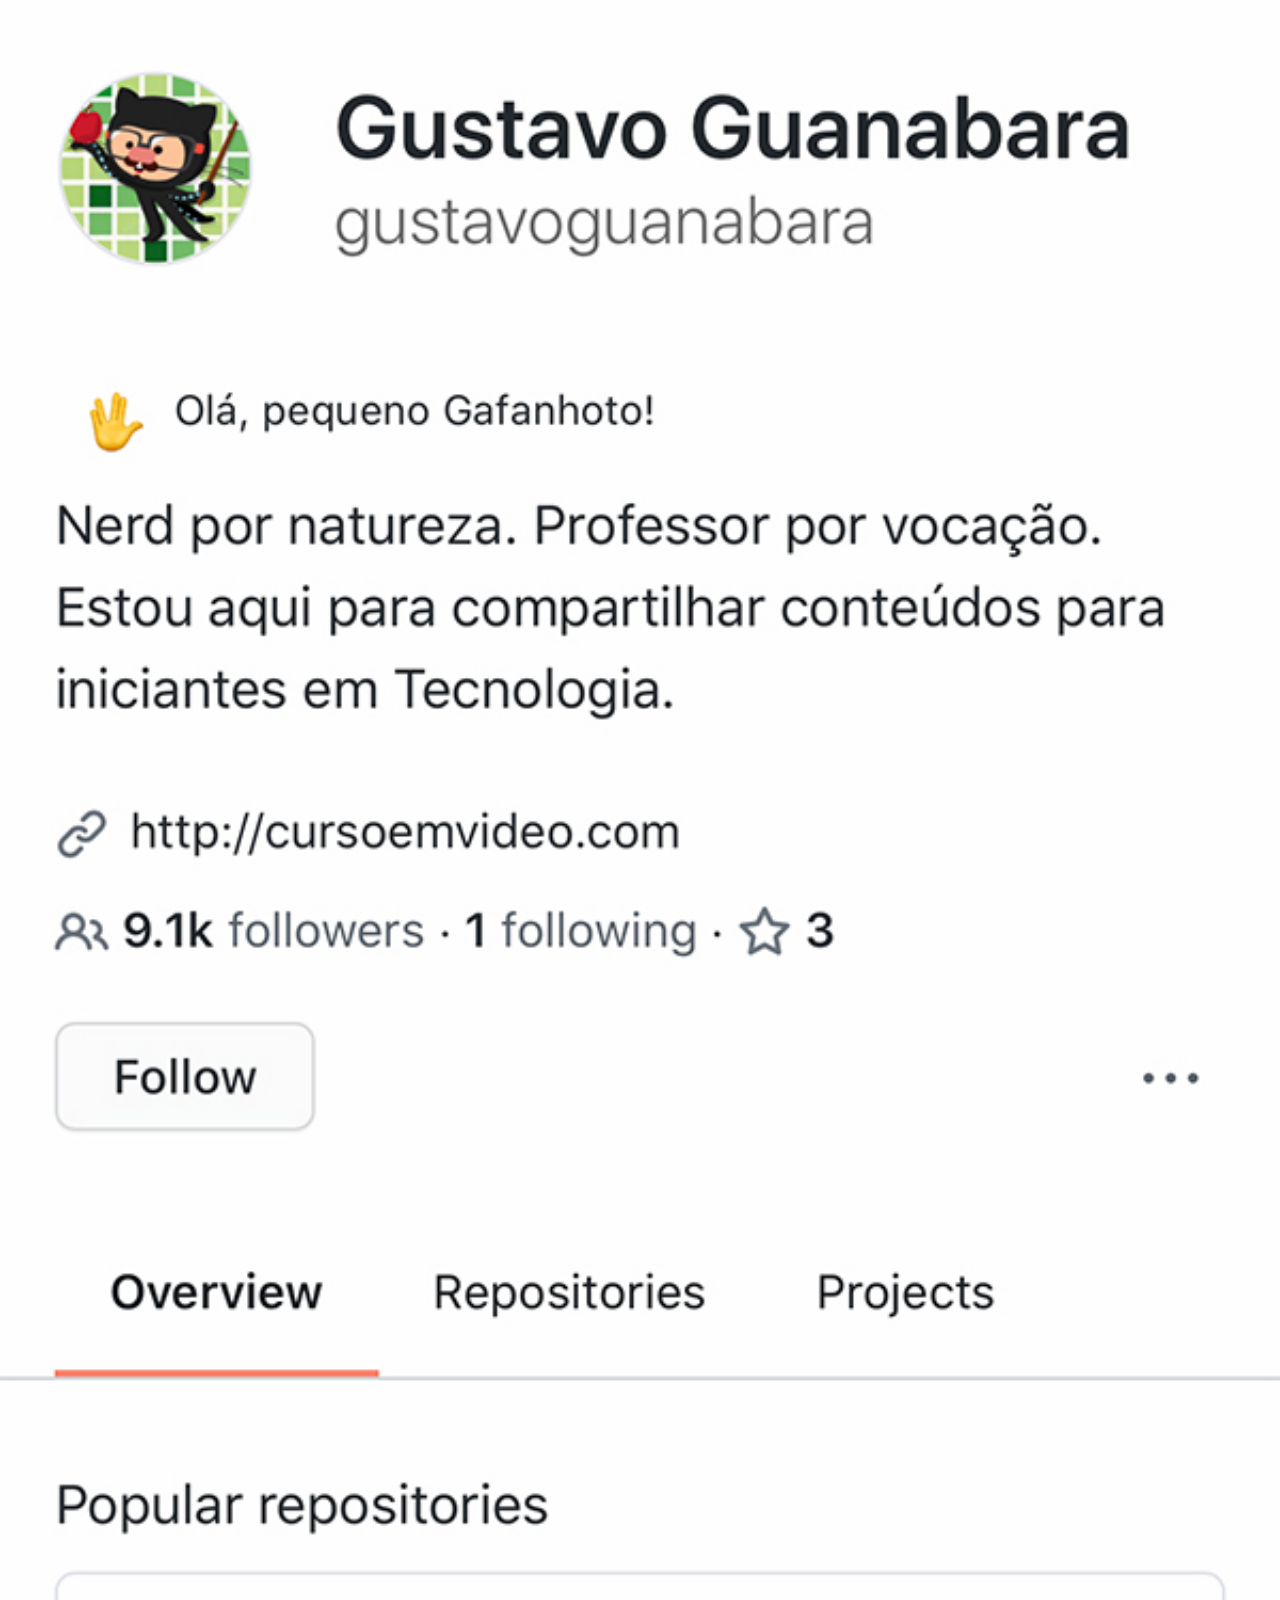
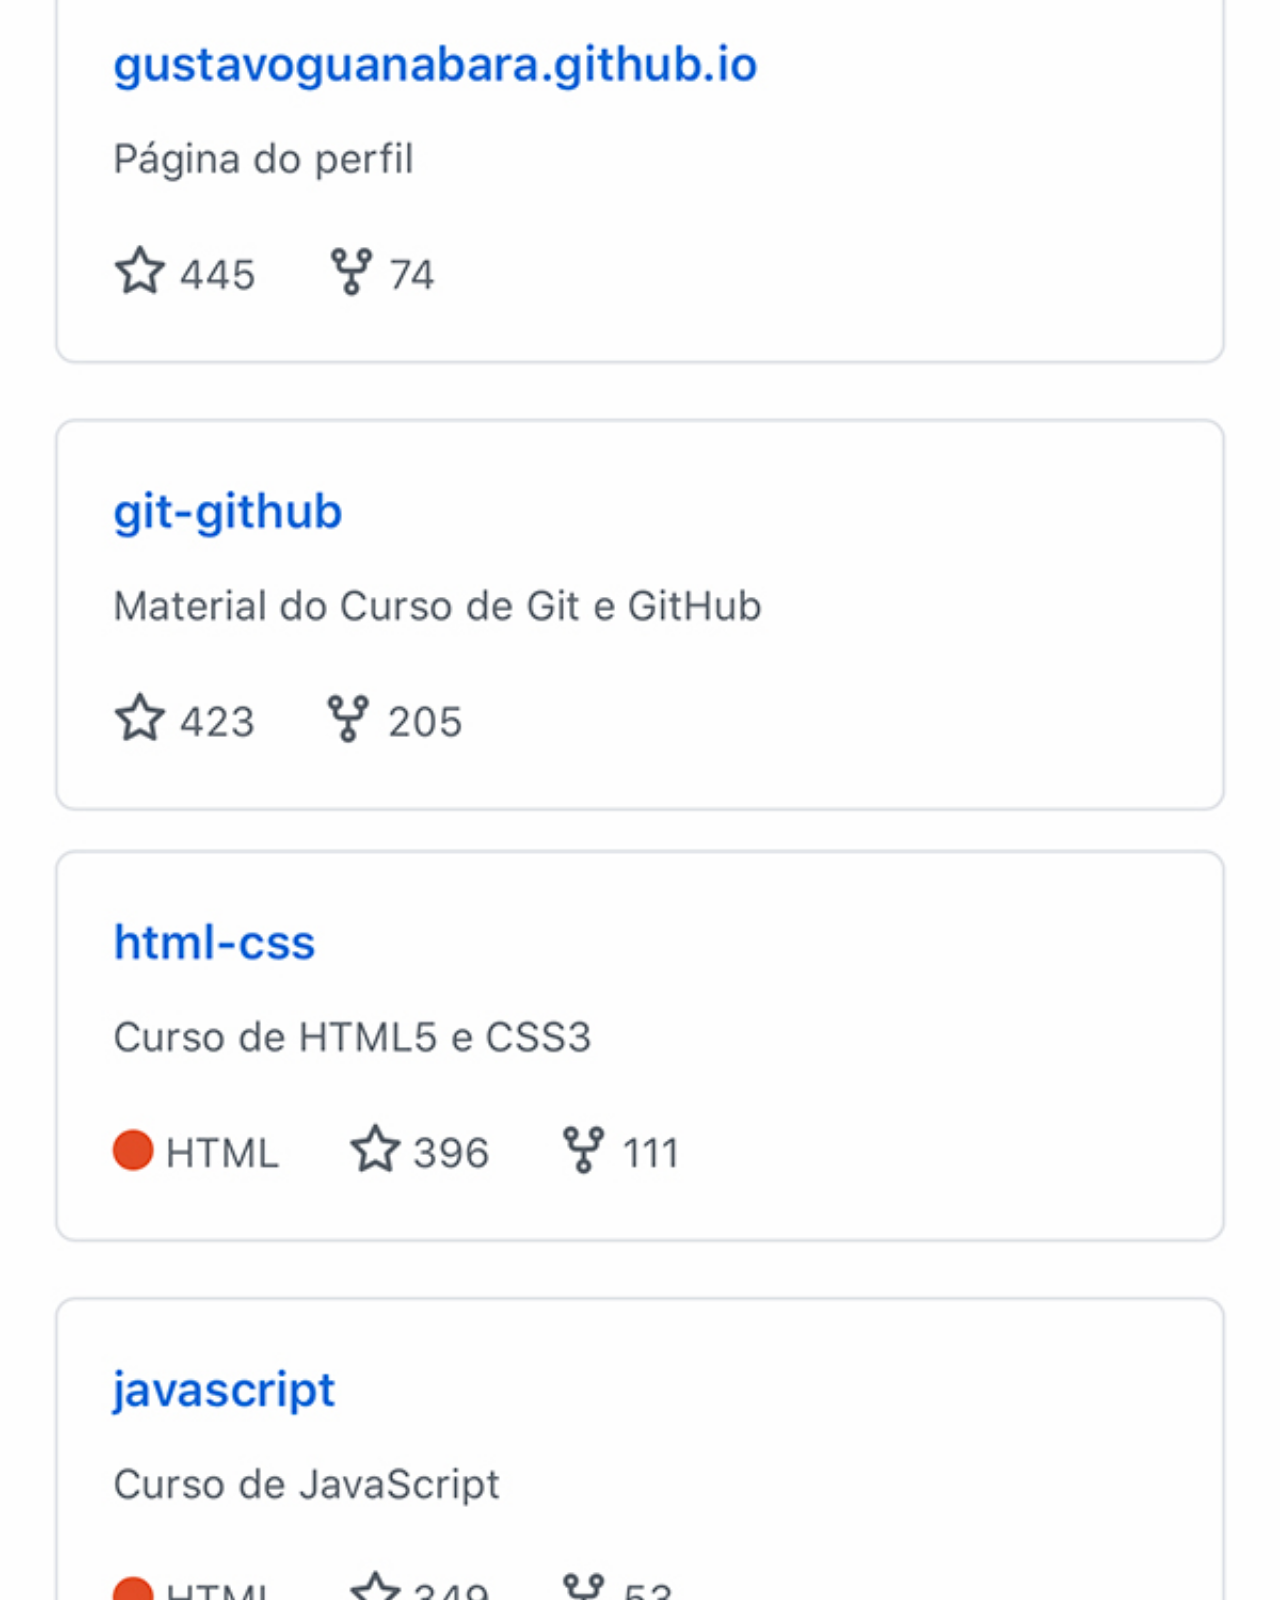
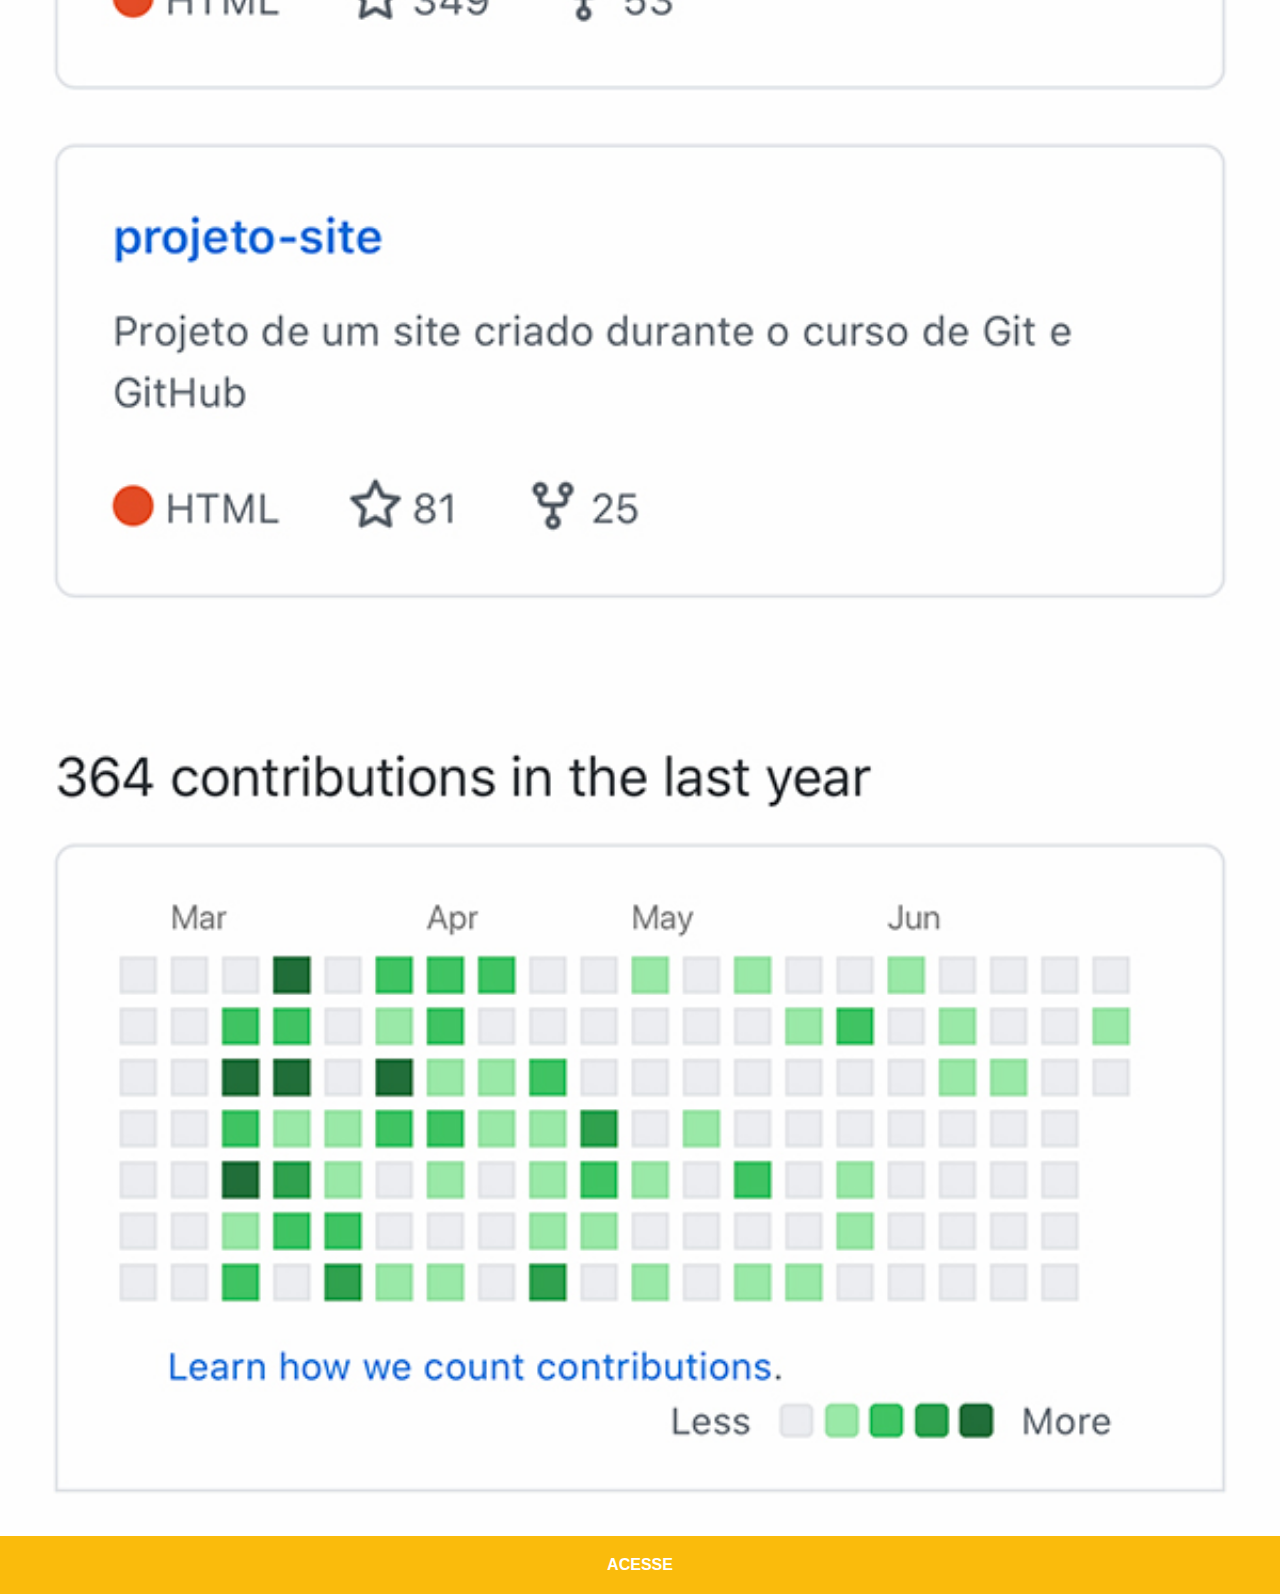
==== github.html @ 813d8016 "add imagens e funcionalidades aos botões" ====
<!DOCTYPE html>
<html lang="pt-br">
<head>
    <meta charset="UTF-8">
    <meta http-equiv="X-UA-Compatible" content="IE=edge">
    <meta name="viewport" content="width=device-width, initial-scale=1.0">
    <title>Github</title>
    <link rel="stylesheet" href="estilos/social.css">
</head>
<body>
    <img src="imagens/tela-github.jpg" alt="Instagram">
    <a href="https://github.com/willianslc" target="_blank">ACESSE</a>
</body>
</html>
---- estilos/social.css ----
@charset "UTF-8";

* {
    margin: 0px;
    padding: 0px;
    font-family: Arial, Helvetica, sans-serif;
}

::-webkit-scrollbar {
     width: 0px;
     height: 0px;
}

img {
    width: 100vw;
}

a {
    display: block;
    background-color: rgb(250, 187, 12);
    color: white;
    padding: 20px;
    text-align: center;
    font-weight: bolder;
    text-decoration: none;
}

a:hover {
    background-color: rgb(212, 163, 27);
}
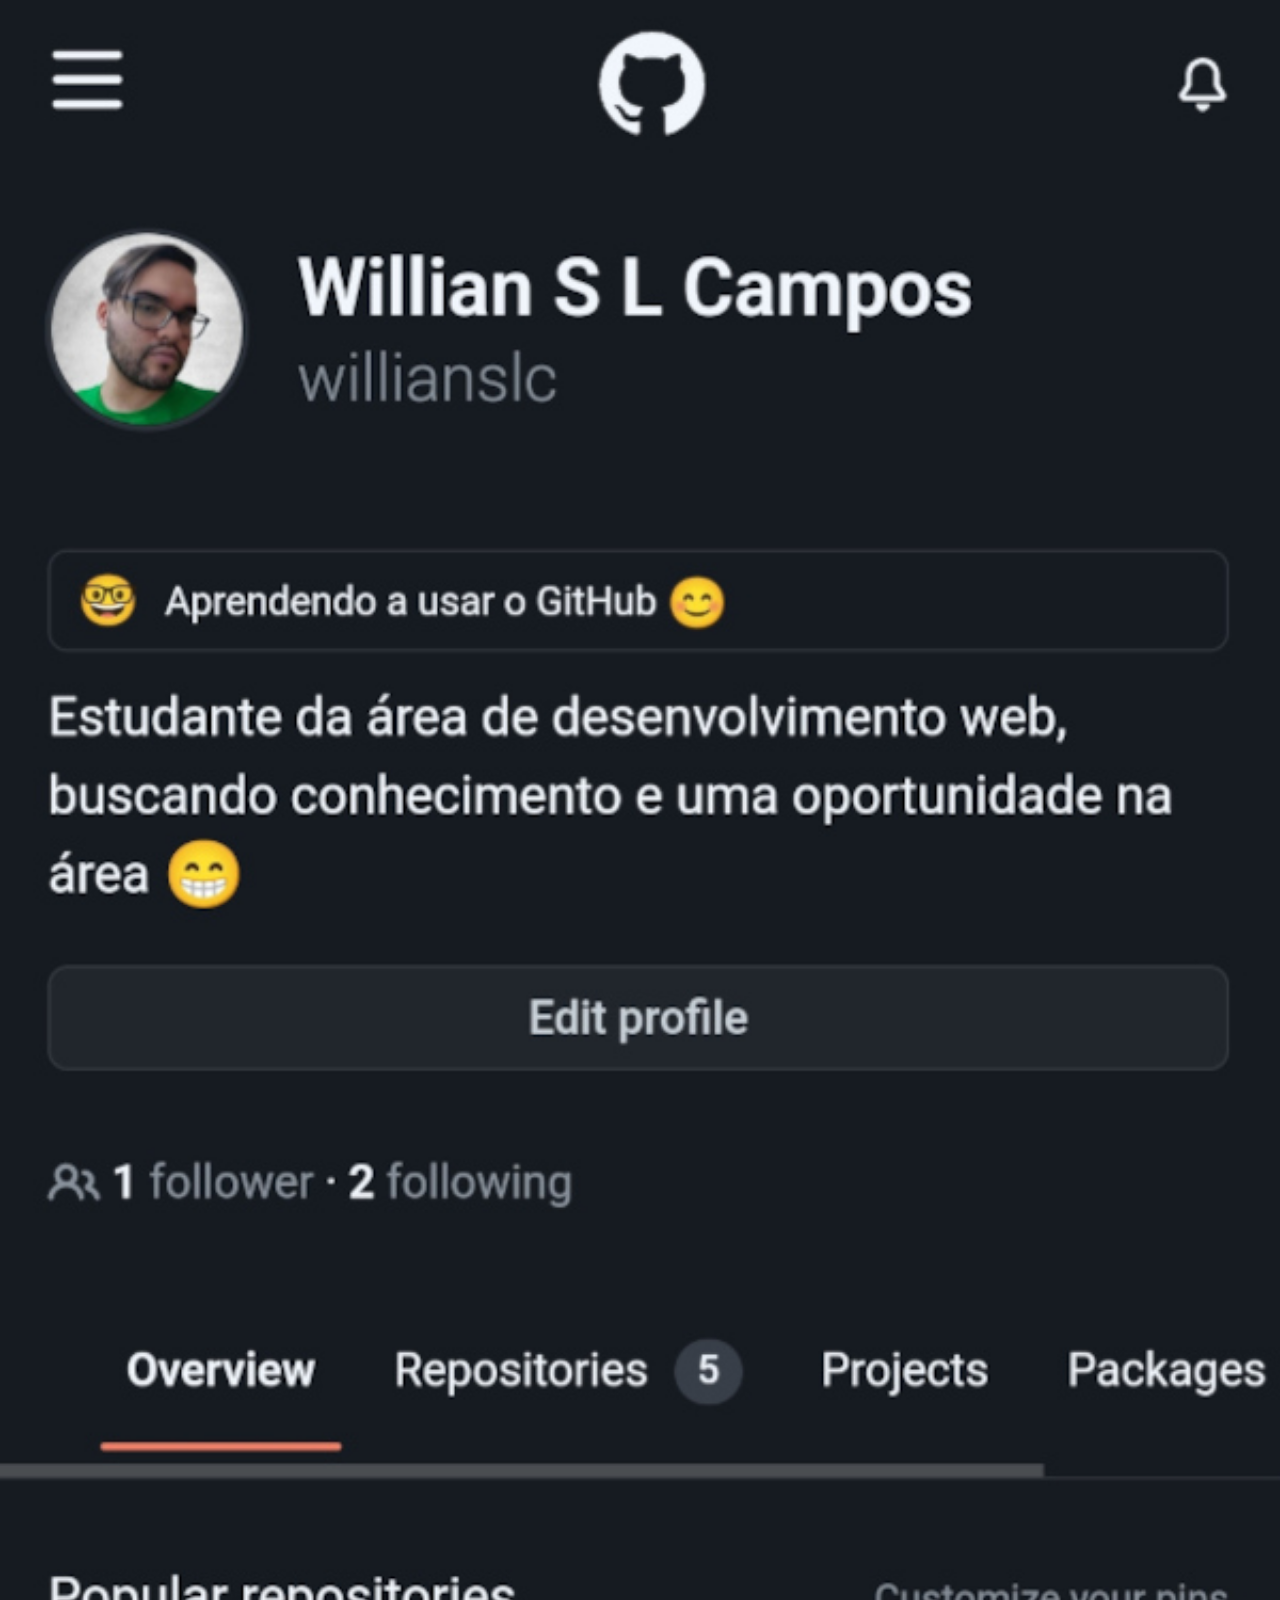
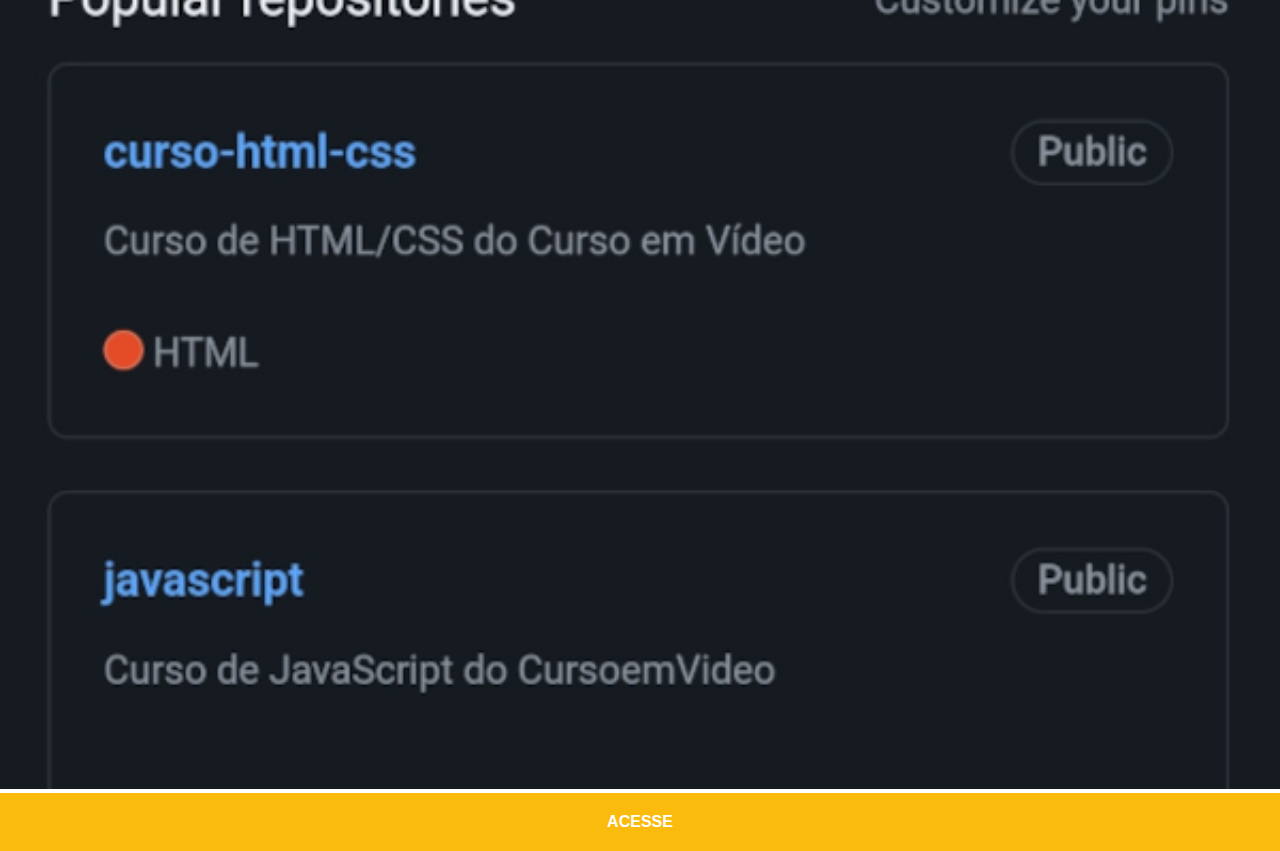
==== commit 1d897325: "encerrando o projeto (redes-sociais)" ====
--- a/github.html
+++ b/github.html
@@ -8,7 +8,7 @@
     <link rel="stylesheet" href="estilos/social.css">
 </head>
 <body>
-    <img src="imagens/tela-github.jpg" alt="Instagram">
+    <img src="imagens/tela-github1.jpg" alt="Instagram">
     <a href="https://github.com/willianslc" target="_blank">ACESSE</a>
 </body>
 </html>